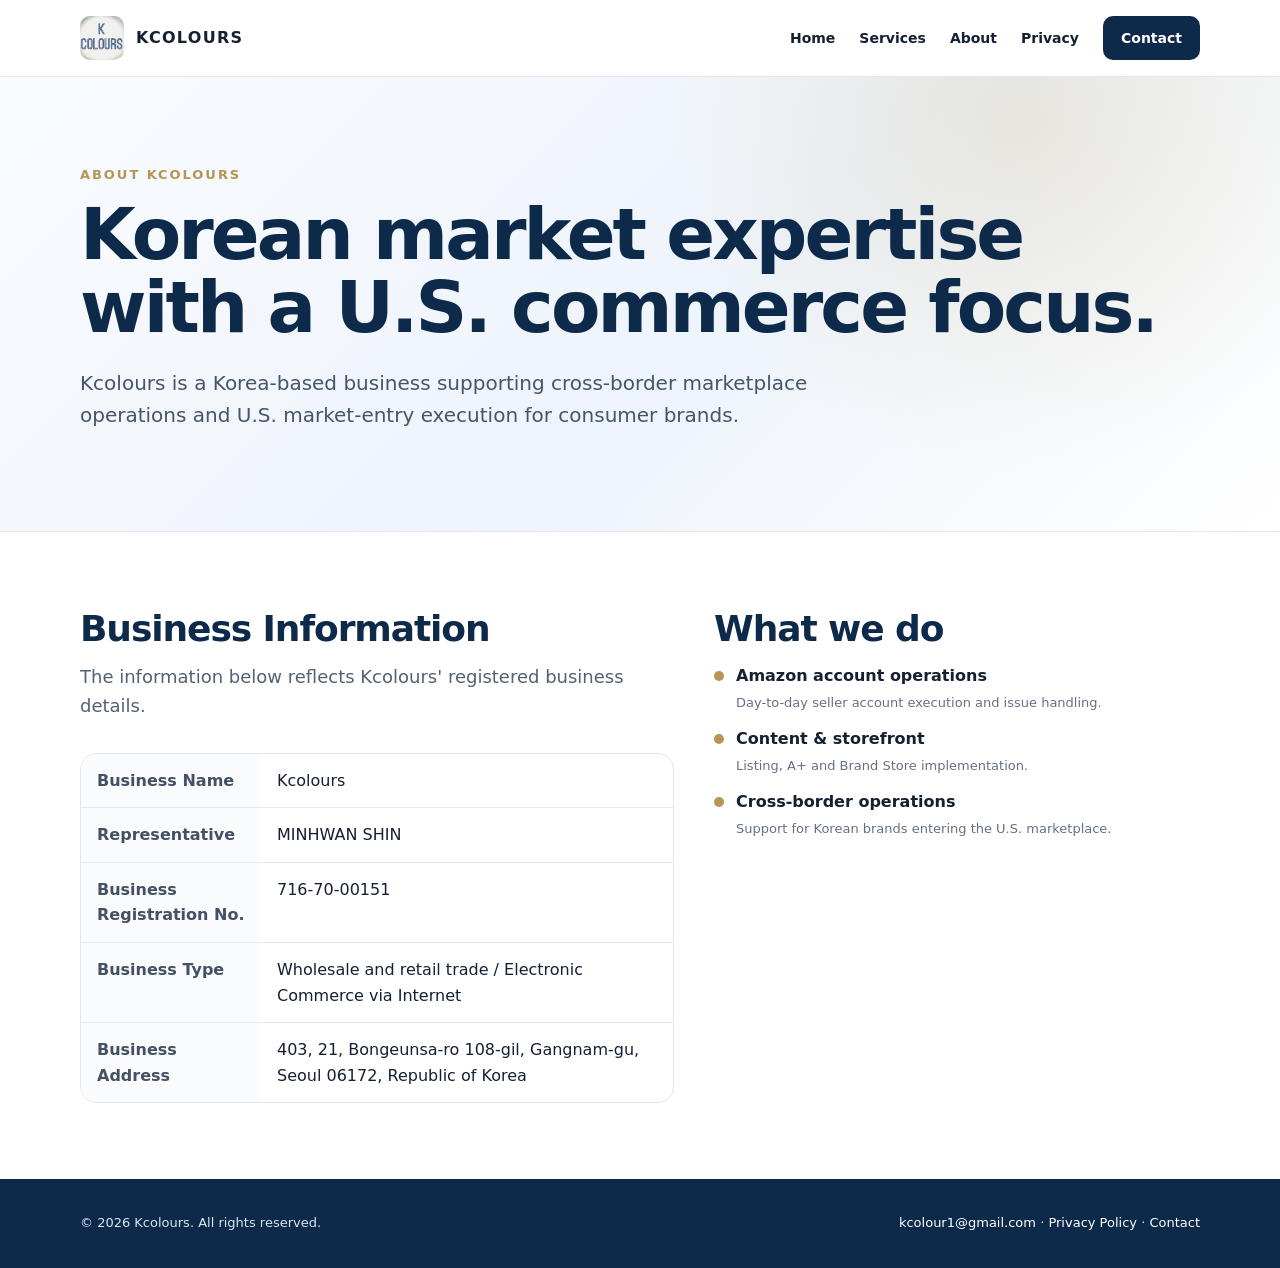
==== about.html @ 66aad0d4 "Add files via upload" ====
<!doctype html>
<html lang="en">
<head><meta charset="utf-8"><meta name="viewport" content="width=device-width, initial-scale=1">
<title>About | Kcolours</title><meta name="description" content="Business information for Kcolours, Seoul, Republic of Korea.">
<link rel="stylesheet" href="styles.css"></head>
<body>
<header>
  <div class="container nav">
    <a class="brand" href="index.html">
      <img src="assets/kcolours-logo.jpg" alt="Kcolours logo">
      <span>KCOLOURS</span>
    </a>
    <nav>
      <a href="index.html">Home</a>
      <a href="services.html">Services</a>
      <a href="about.html">About</a>
      <a href="privacy.html">Privacy</a>
      <a class="cta" href="contact.html">Contact</a>
    </nav>
  </div>
</header>

<main>
<section class="hero"><div class="container"><div class="eyebrow">About Kcolours</div><h1>Korean market expertise with a U.S. commerce focus.</h1><p>Kcolours is a Korea-based business supporting cross-border marketplace operations and U.S. market-entry execution for consumer brands.</p></div></section>
<section class="section"><div class="container split">
<div>
<h2>Business Information</h2>
<p class="lead">The information below reflects Kcolours' registered business details.</p>
<div class="info">
<div class="row"><div>Business Name</div><div>Kcolours</div></div>
<div class="row"><div>Representative</div><div>MINHWAN SHIN</div></div>
<div class="row"><div>Business Registration No.</div><div>716-70-00151</div></div>
<div class="row"><div>Business Type</div><div>Wholesale and retail trade / Electronic Commerce via Internet</div></div>
<div class="row"><div>Business Address</div><div>403, 21, Bongeunsa-ro 108-gil, Gangnam-gu, Seoul 06172, Republic of Korea</div></div>
</div>
</div>
<div>
<h2>What we do</h2>
<div class="checks">
<div class="check"><span class="dot"></span><div><strong>Amazon account operations</strong><br><span class="small">Day-to-day seller account execution and issue handling.</span></div></div>
<div class="check"><span class="dot"></span><div><strong>Content & storefront</strong><br><span class="small">Listing, A+ and Brand Store implementation.</span></div></div>
<div class="check"><span class="dot"></span><div><strong>Cross-border operations</strong><br><span class="small">Support for Korean brands entering the U.S. marketplace.</span></div></div>
</div>
</div>
</div></section>
</main>
<footer>
  <div class="container foot">
    <div>© 2026 Kcolours. All rights reserved.</div>
    <div><a href="mailto:kcolour1@gmail.com">kcolour1@gmail.com</a> · <a href="privacy.html">Privacy Policy</a> · <a href="contact.html">Contact</a></div>
  </div>
</footer>
</body></html>
---- styles.css ----
:root{
  --navy:#0d2a4a;
  --navy-2:#163d68;
  --ink:#152033;
  --muted:#667085;
  --line:#e5e7eb;
  --bg:#f7f9fc;
  --white:#ffffff;
  --gold:#b79552;
}
*{box-sizing:border-box}
html{scroll-behavior:smooth}
body{
  margin:0;
  font-family:Inter, ui-sans-serif, system-ui, -apple-system, BlinkMacSystemFont, "Segoe UI", sans-serif;
  color:var(--ink);
  background:var(--white);
  line-height:1.6;
}
a{color:inherit;text-decoration:none}
img{max-width:100%;display:block}
.container{width:min(1120px, calc(100% - 40px));margin:0 auto}
header{
  position:sticky;top:0;z-index:50;background:rgba(255,255,255,.96);
  backdrop-filter:blur(10px);border-bottom:1px solid var(--line)
}
.nav{height:76px;display:flex;align-items:center;justify-content:space-between;gap:24px}
.brand{display:flex;align-items:center;gap:12px;font-weight:800;letter-spacing:.08em}
.brand img{width:44px;height:44px;border-radius:10px;object-fit:cover}
nav{display:flex;gap:24px;align-items:center;font-size:14px;font-weight:650}
nav a:hover{color:var(--navy-2)}
.cta{background:var(--navy);color:#fff;padding:11px 18px;border-radius:10px}
.hero{
  background:
    radial-gradient(circle at 80% 10%, rgba(183,149,82,.17), transparent 32%),
    linear-gradient(135deg,#f9fbff 0%,#eef4fb 55%,#fff 100%);
  border-bottom:1px solid var(--line);
  padding:88px 0 72px;
}
.eyebrow{font-size:13px;letter-spacing:.15em;text-transform:uppercase;color:var(--gold);font-weight:800}
h1{font-size:clamp(42px,6vw,72px);line-height:1.02;margin:12px 0 22px;letter-spacing:-.04em;color:var(--navy)}
.hero p{font-size:20px;max-width:760px;color:#46556a;margin:0 0 28px}
.actions{display:flex;flex-wrap:wrap;gap:12px}
.btn{display:inline-flex;align-items:center;justify-content:center;padding:13px 20px;border-radius:10px;font-weight:750;border:1px solid var(--navy)}
.btn.primary{background:var(--navy);color:white}
.btn.secondary{background:white;color:var(--navy)}
.metrics{display:grid;grid-template-columns:repeat(4,1fr);gap:14px;margin-top:42px}
.metric{background:white;border:1px solid var(--line);border-radius:16px;padding:20px}
.metric strong{font-size:28px;color:var(--navy);display:block}
.metric span{font-size:13px;color:var(--muted)}
.section{padding:76px 0}
.section.alt{background:var(--bg)}
.section h2{font-size:36px;line-height:1.15;letter-spacing:-.03em;margin:0 0 14px;color:var(--navy)}
.lead{font-size:18px;color:#536176;max-width:760px;margin:0 0 32px}
.grid{display:grid;grid-template-columns:repeat(3,1fr);gap:18px}
.card{background:#fff;border:1px solid var(--line);border-radius:16px;padding:24px}
.card h3{margin:0 0 10px;font-size:19px;color:var(--navy)}
.card p{margin:0;color:#59667a;font-size:15px}
.badge{display:inline-block;background:#eef3f9;color:var(--navy);border:1px solid #d9e3ef;padding:7px 10px;border-radius:999px;font-size:12px;font-weight:750;margin:4px 4px 0 0}
.split{display:grid;grid-template-columns:1.1fr .9fr;gap:40px;align-items:start}
.checks{display:grid;gap:12px}
.check{display:flex;gap:12px;align-items:flex-start}
.dot{width:10px;height:10px;border-radius:99px;background:var(--gold);margin-top:8px;flex:none}
.quote{border-left:4px solid var(--gold);padding:18px 22px;background:#fff;border-radius:0 14px 14px 0;color:#38475d}
.info{border:1px solid var(--line);border-radius:16px;overflow:hidden;background:#fff}
.row{display:grid;grid-template-columns:180px 1fr;border-bottom:1px solid var(--line)}
.row:last-child{border-bottom:none}
.row div{padding:14px 16px}
.row div:first-child{background:#fafbfc;font-weight:700;color:#445066}
footer{background:var(--navy);color:#dbe5f0;padding:34px 0}
footer .foot{display:flex;justify-content:space-between;gap:24px;align-items:center;font-size:13px}
footer a{color:white}
.small{font-size:13px;color:var(--muted)}
.notice{background:#fffaf0;border:1px solid #ead7ae;border-radius:14px;padding:18px;color:#6b5a31}
@media (max-width:850px){
  nav{display:none}
  .metrics,.grid{grid-template-columns:1fr 1fr}
  .split{grid-template-columns:1fr}
  .row{grid-template-columns:1fr}
  .row div:first-child{padding-bottom:4px}
  .row div:last-child{padding-top:4px}
}
@media (max-width:560px){
  .container{width:min(100% - 28px,1120px)}
  .hero{padding:66px 0 56px}
  .metrics,.grid{grid-template-columns:1fr}
  footer .foot{flex-direction:column;align-items:flex-start}
}
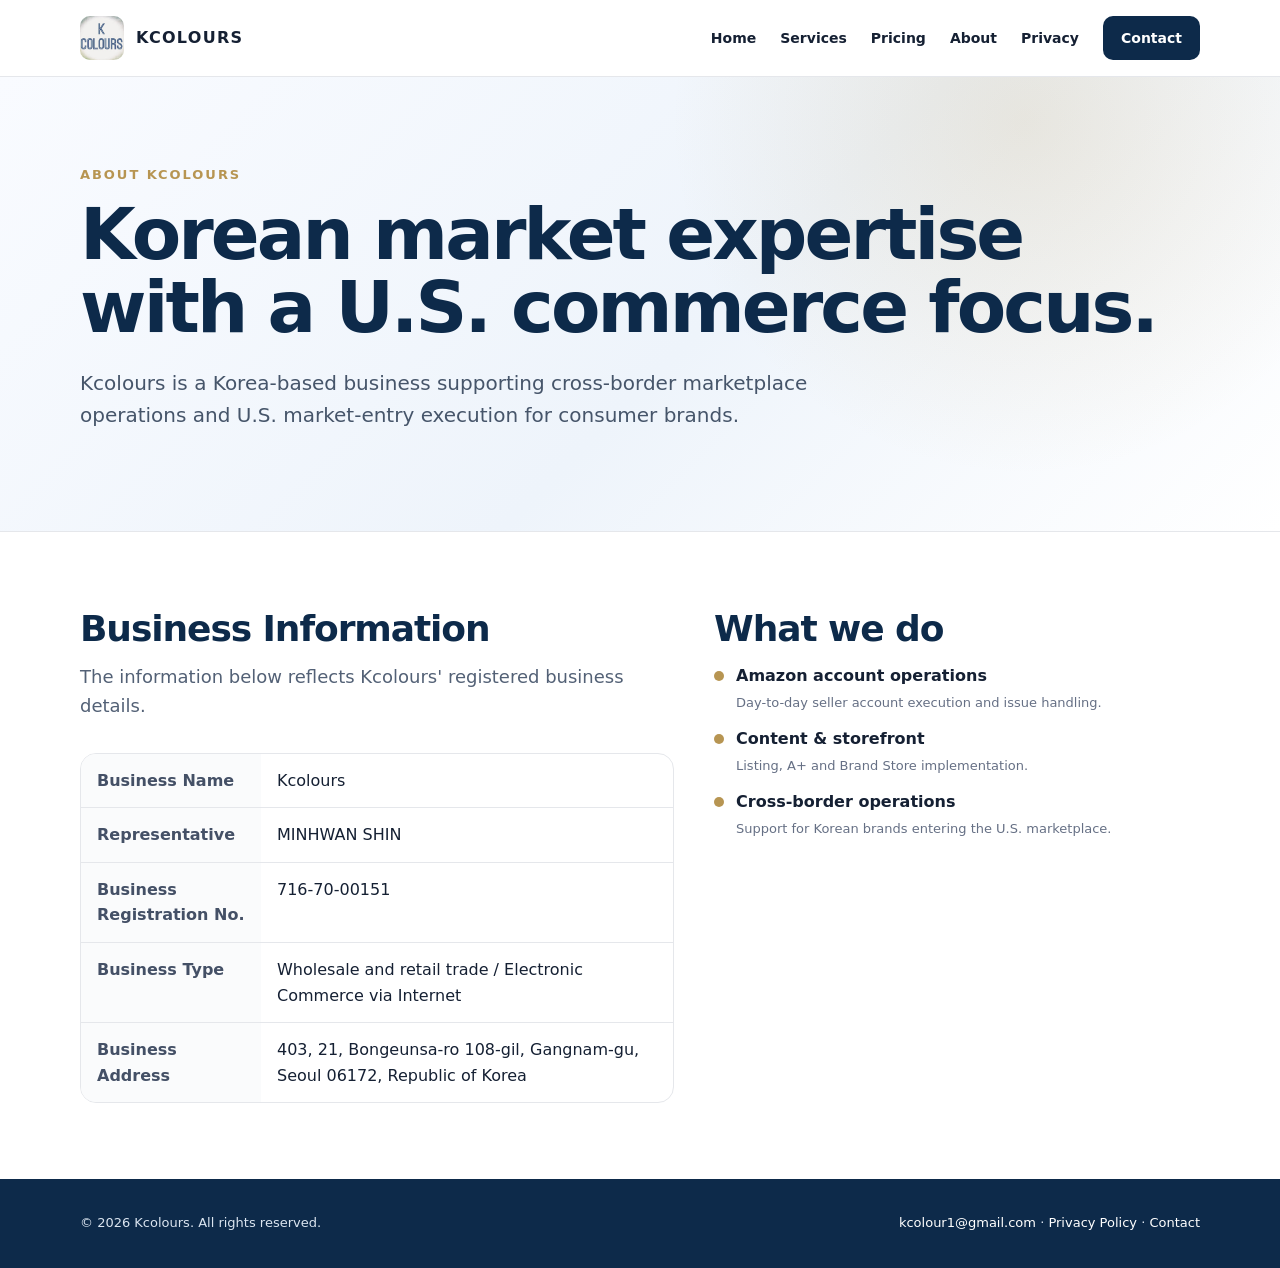
==== commit 237b8680: "Add files via upload" ====
--- a/about.html
+++ b/about.html
@@ -13,6 +13,7 @@
     <nav>
       <a href="index.html">Home</a>
       <a href="services.html">Services</a>
+      <a href="pricing.html">Pricing</a>
       <a href="about.html">About</a>
       <a href="privacy.html">Privacy</a>
       <a class="cta" href="contact.html">Contact</a>
--- a/styles.css
+++ b/styles.css
@@ -87,3 +87,63 @@
   .metrics,.grid{grid-template-columns:1fr}
   footer .foot{flex-direction:column;align-items:flex-start}
 }
+
+
+/* Integrated workflow */
+.integration{background:#1f2022;color:#f5f2eb}
+.integration .eyebrow{color:#dbc38b}
+.integration-title{color:#f5f2eb!important;font-size:clamp(34px,5vw,58px)!important;margin-bottom:18px!important}
+.integration-title span{color:#8d8f93;font-weight:650}
+.integration-title strong{color:#e3c98d}
+.integration-lead{color:#aaaeb5;font-size:17px;max-width:940px;margin-bottom:32px}
+.flow-grid{display:grid;grid-template-columns:repeat(5,1fr);gap:14px;margin:30px 0 22px}
+.flow-card{border:1px solid #3b3d42;border-radius:12px;padding:22px;background:#232427;min-height:170px;position:relative}
+.flow-card:after{content:"";position:absolute;bottom:-20px;left:50%;transform:translateX(-50%);width:0;height:0;border-left:10px solid transparent;border-right:10px solid transparent;border-top:14px solid #e3c98d}
+.flow-card h3{color:#fff;margin:0 0 12px;font-size:16px}
+.flow-card p{color:#999da4;margin:0;font-size:13px;line-height:1.5}
+.integration-bar{margin-top:38px;background:#e0c58c;color:#282721;border-radius:12px;padding:20px 26px;display:grid;grid-template-columns:300px 1fr;align-items:center;gap:24px}
+.integration-logo{display:flex;align-items:center;gap:14px}
+.integration-logo img{width:56px;height:56px;border-radius:10px;object-fit:cover}
+.integration-logo strong{display:block;font-size:22px;letter-spacing:.04em}
+.integration-logo span{display:block;font-size:11px;letter-spacing:.08em;text-transform:uppercase}
+.integration-message{font-size:18px;font-weight:750}
+.integration-metrics{display:grid;grid-template-columns:repeat(4,1fr);gap:20px;margin-top:30px}
+.integration-metrics div{padding-top:10px}
+.integration-metrics strong{display:block;color:#e3c98d;font-size:34px}
+.integration-metrics span{display:block;color:#9da0a6;font-size:13px}
+.integration-note{color:#7e8186;font-size:12px;margin-top:20px}
+
+/* Pricing */
+.pricing-teaser{background:#fff}
+.price-card{border:1px solid var(--line);border-radius:18px;padding:28px;background:linear-gradient(135deg,#f9fbff,#eef3f8)}
+.price-label{font-size:22px;font-weight:800;color:var(--navy)}
+.price-unit{font-size:13px;color:var(--muted);margin:3px 0 14px}
+.price-line{display:flex;align-items:baseline;gap:12px;margin-bottom:16px}
+.price-line strong{font-size:34px;color:var(--navy)}
+.price-strike{text-decoration:line-through;color:#d14b4b;font-weight:750}
+.price-card ul{padding-left:20px;margin:0;color:#59667a}
+.price-card li{margin:8px 0}
+
+.pricing-table-wrap{overflow-x:auto;border:1px solid var(--line);border-radius:16px;background:#fff}
+.pricing-table{width:100%;border-collapse:collapse;min-width:780px}
+.pricing-table th{background:#202225;color:white;padding:16px;text-align:left;font-size:14px}
+.pricing-table td{padding:18px 16px;border-top:1px solid var(--line);vertical-align:top}
+.pricing-table td strong{display:block;color:var(--navy);font-size:16px}
+.pricing-table td span{display:block;color:var(--muted);font-size:13px;margin-top:4px}
+.pricing-table .featured-row td{background:#eef3fb}
+.pricing-table .price-current{color:#2e6ab3;font-size:20px;margin-top:2px}
+.pill{display:inline-block!important;background:#eaf1fb;color:#2e6ab3!important;border:1px solid #d4e2f6;border-radius:999px;padding:6px 10px;font-weight:750}
+.pricing-notice{margin-top:22px}
+
+@media (max-width:1000px){
+  .flow-grid{grid-template-columns:repeat(2,1fr)}
+  .integration-bar{grid-template-columns:1fr}
+}
+@media (max-width:850px){
+  .integration-metrics{grid-template-columns:1fr 1fr}
+}
+@media (max-width:560px){
+  .flow-grid{grid-template-columns:1fr}
+  .integration-metrics{grid-template-columns:1fr 1fr}
+  .integration-title{font-size:34px!important}
+}
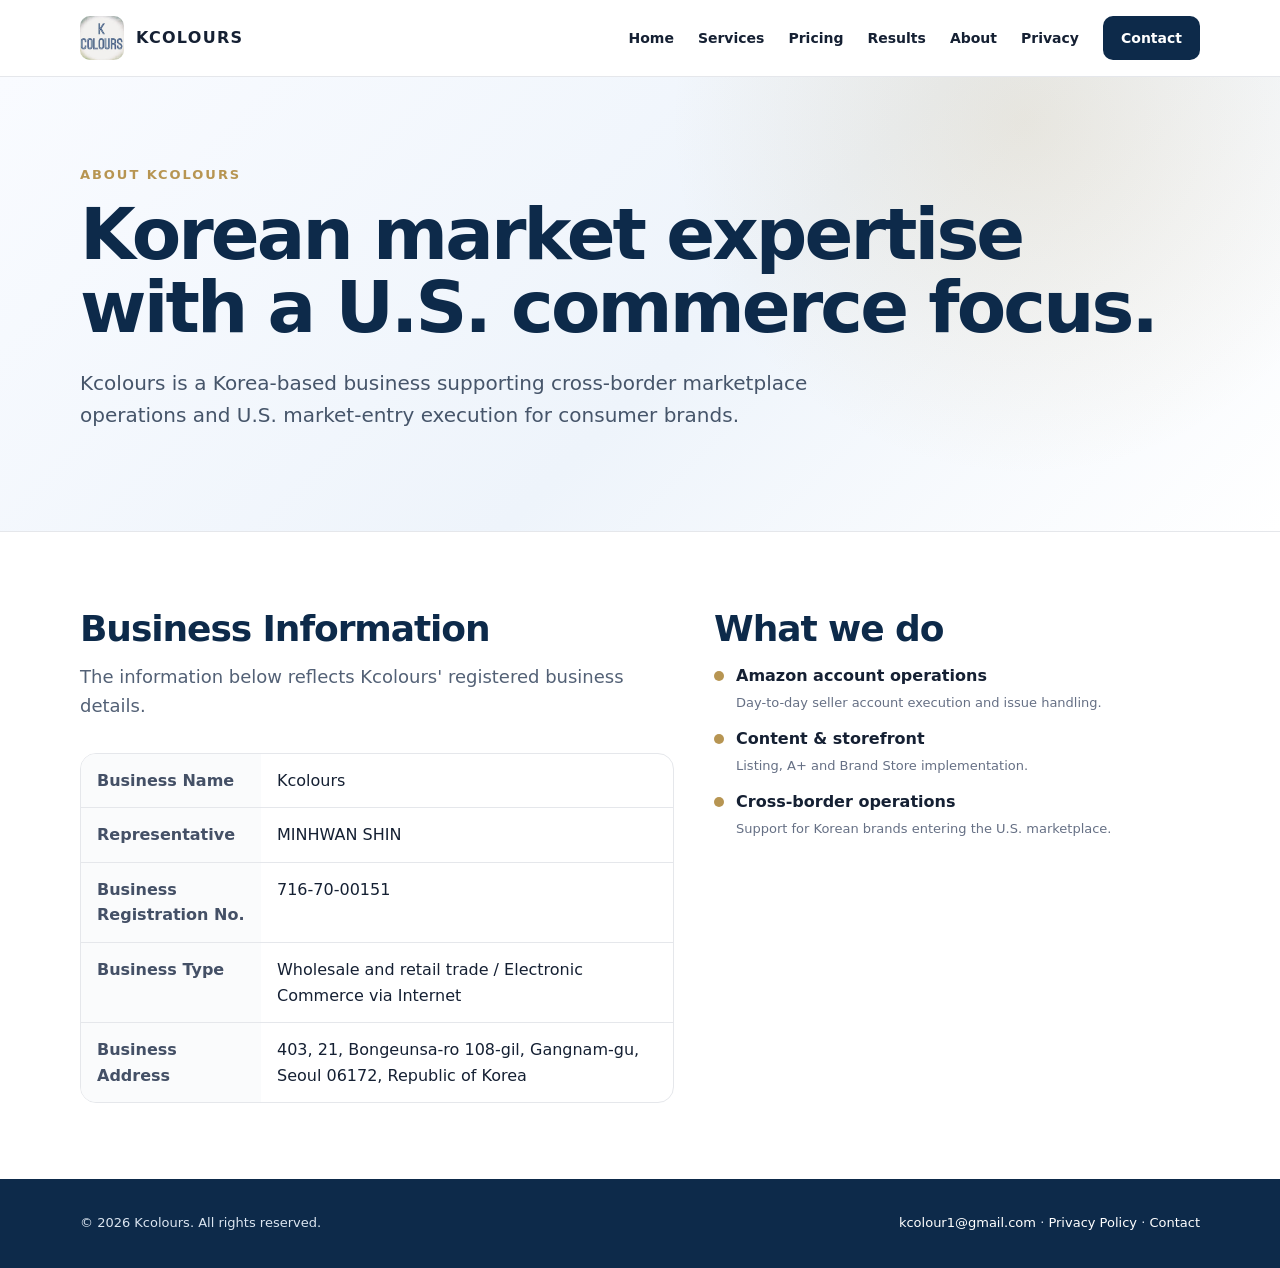
==== commit a32341f3: "Add files via upload" ====
--- a/about.html
+++ b/about.html
@@ -14,6 +14,7 @@
       <a href="index.html">Home</a>
       <a href="services.html">Services</a>
       <a href="pricing.html">Pricing</a>
+      <a href="results.html">Results</a>
       <a href="about.html">About</a>
       <a href="privacy.html">Privacy</a>
       <a class="cta" href="contact.html">Contact</a>
--- a/styles.css
+++ b/styles.css
@@ -147,3 +147,64 @@
   .integration-metrics{grid-template-columns:1fr 1fr}
   .integration-title{font-size:34px!important}
 }
+
+
+/* Results & client experience */
+.compact-hero{padding:72px 0 58px}
+.compact-hero h1{font-size:clamp(40px,5.2vw,64px)}
+.story-grid{display:grid;grid-template-columns:repeat(2,1fr);gap:18px}
+.story-card{background:#fff;border:1px solid var(--line);border-radius:18px;padding:26px;min-height:250px}
+.story-card.featured-story{background:linear-gradient(135deg,#0d2a4a,#163d68);color:#fff}
+.story-card.featured-story h3,.story-card.featured-story p{color:#fff}
+.story-kicker{font-size:12px;letter-spacing:.12em;text-transform:uppercase;color:var(--gold);font-weight:800}
+.story-card h3{font-size:24px;line-height:1.2;color:var(--navy);margin:10px 0 12px}
+.story-card p{color:#59667a;margin:0 0 20px}
+.story-tags{display:flex;flex-wrap:wrap;gap:7px}
+.story-tags span{font-size:11px;font-weight:750;border:1px solid #d9e3ef;background:#eef3f9;color:var(--navy);border-radius:999px;padding:5px 8px}
+.featured-story .story-tags span{border-color:rgba(255,255,255,.24);background:rgba(255,255,255,.08);color:#fff}
+.client-grid{display:grid;grid-template-columns:repeat(5,1fr);gap:12px}
+.client-card{min-height:118px;background:#fff;border:1px solid var(--line);border-radius:14px;padding:16px;display:flex;flex-direction:column;align-items:center;justify-content:center;text-align:center;gap:10px}
+.client-logo-wrap{height:34px;display:flex;align-items:center;justify-content:center}
+.client-logo{width:32px;height:32px;object-fit:contain;border-radius:7px}
+.client-name{font-size:12px;line-height:1.35;font-weight:750;color:#26364d}
+.client-card.text-only .client-name{font-size:13px}
+.credential-panel{display:grid;grid-template-columns:1fr;gap:12px}
+.credential-stat{background:#fff;border:1px solid var(--line);border-radius:16px;padding:22px}
+.credential-stat strong{display:block;color:var(--navy);font-size:34px;line-height:1}
+.credential-stat span{display:block;color:var(--muted);font-size:13px;margin-top:8px}
+.testimonial-section{background:#f7f9fc}
+.testimonial-grid{display:grid;grid-template-columns:repeat(3,1fr);gap:18px}
+.testimonial-card{background:#fff;border:1px solid var(--line);border-radius:18px;padding:24px}
+.testimonial-card p{font-size:16px;color:#38475d;margin:0 0 20px}
+.testimonial-card span{font-size:12px;color:var(--muted);font-weight:700}
+.text-link{color:var(--navy);font-weight:800}
+.proof-strip{background:#0d2a4a;color:#fff}
+.proof-strip .eyebrow{color:#dbc38b}
+.proof-strip h2{color:#fff}
+.proof-strip .lead{color:#d8e2ed}
+.proof-cards{display:grid;grid-template-columns:repeat(4,1fr);gap:14px;margin:26px 0}
+.proof-cards div{border:1px solid rgba(255,255,255,.16);background:rgba(255,255,255,.06);border-radius:16px;padding:20px}
+.proof-cards strong{display:block;color:#e3c98d;font-size:30px}
+.proof-cards span{display:block;color:#d6e0ea;font-size:12px;margin-top:5px}
+.proof-strip .btn.primary{background:#fff;color:var(--navy);border-color:#fff}
+@media (max-width:1000px){
+  .client-grid{grid-template-columns:repeat(4,1fr)}
+  .proof-cards{grid-template-columns:repeat(2,1fr)}
+}
+@media (max-width:850px){
+  .story-grid,.testimonial-grid{grid-template-columns:1fr}
+  .client-grid{grid-template-columns:repeat(3,1fr)}
+}
+@media (max-width:560px){
+  .client-grid{grid-template-columns:repeat(2,1fr)}
+  .proof-cards{grid-template-columns:1fr}
+}
+
+
+.testimonial-label{font-size:12px;letter-spacing:.04em;text-transform:uppercase;font-weight:800;color:var(--navy);margin-bottom:12px}
+.testimonial-note{margin-top:18px}
+
+
+.testimonial-person{border-top:1px solid var(--line);padding-top:14px;margin-top:18px}
+.testimonial-person strong{display:block;color:var(--navy);font-size:14px}
+.testimonial-person span{display:block;color:var(--muted);font-size:12px;margin-top:3px}
